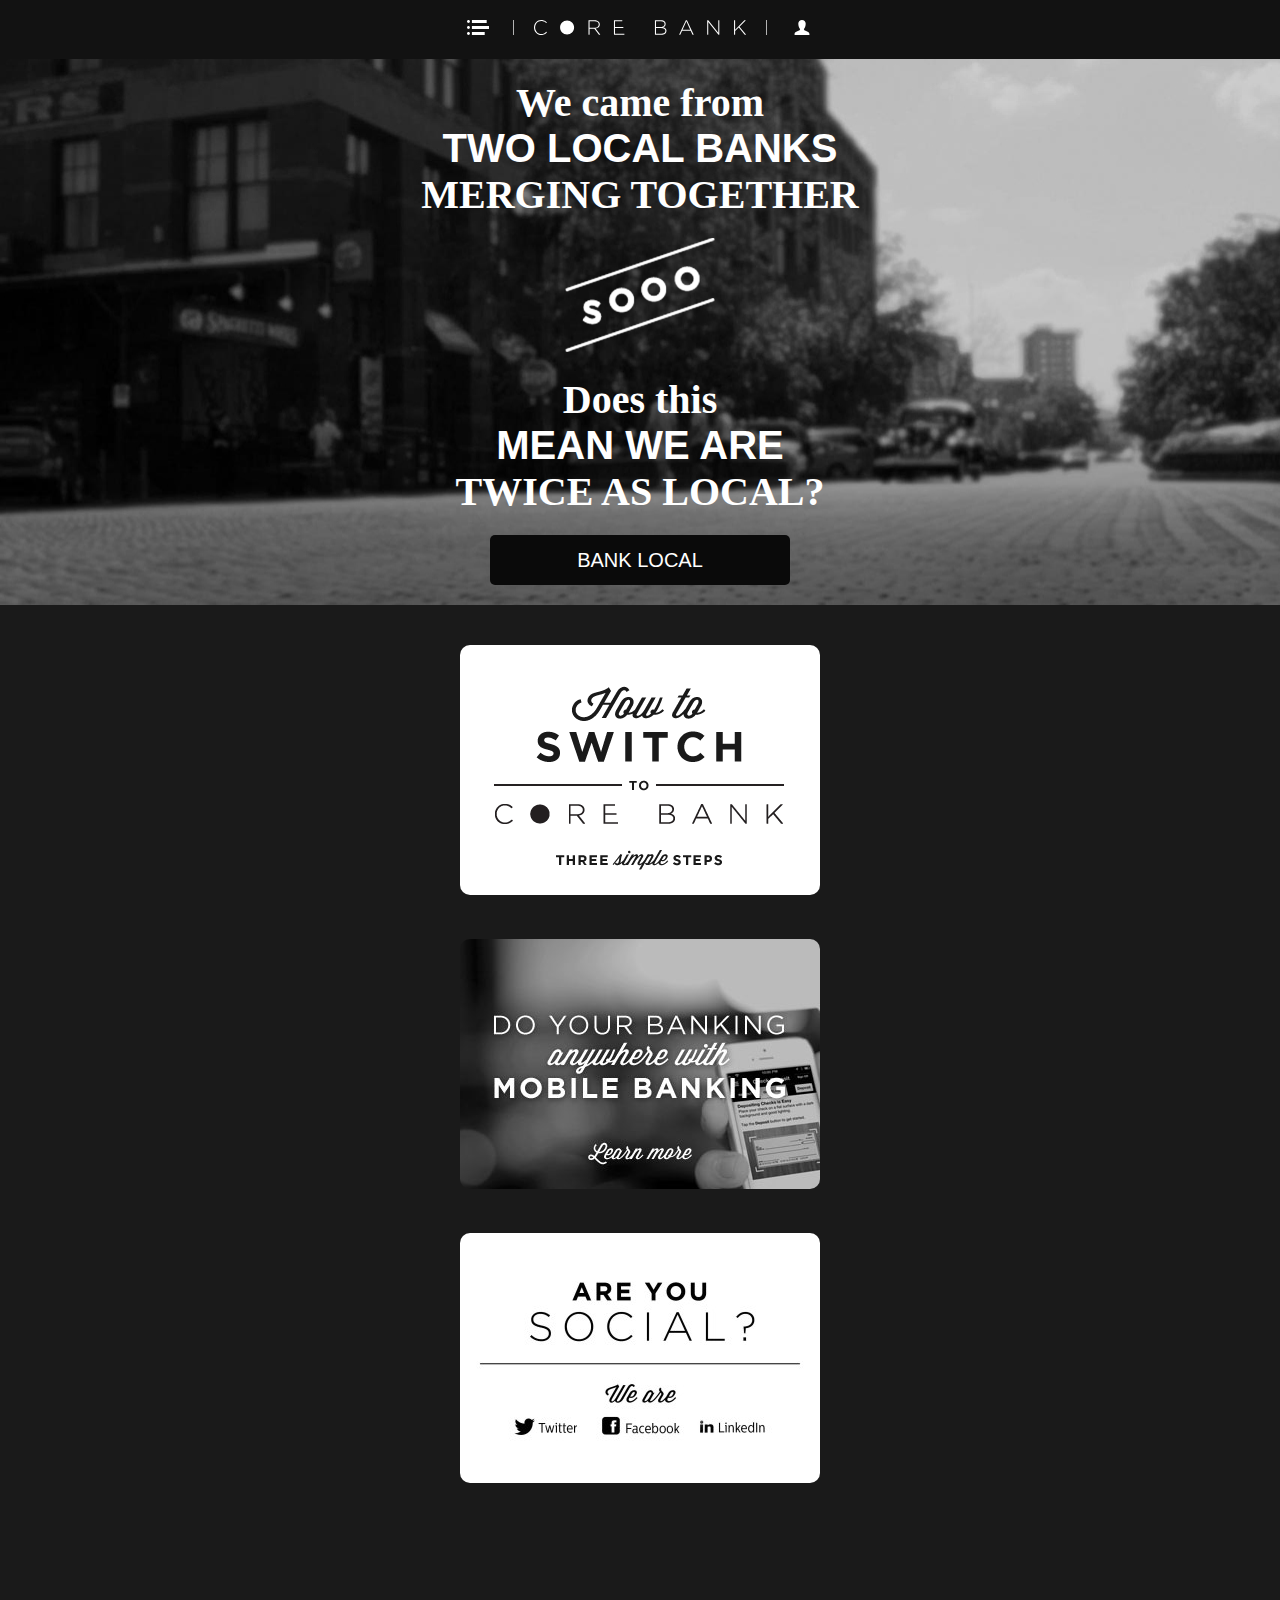
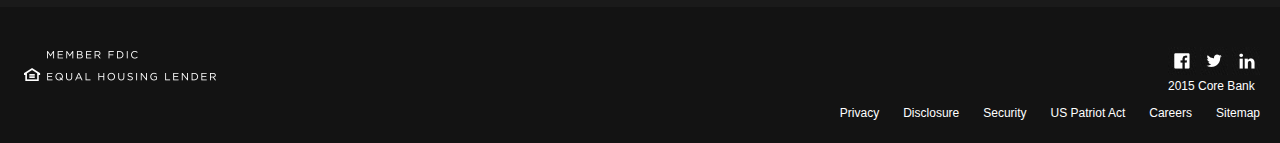
==== index.html @ 1c7afa31 "made an html and css mock up of Core Bank" ====
<!DOCTYPE html>
<html>

<head>
  <link rel="stylesheet" type="text/css" href="style.css">
</head>

<body>
  <header>
    <a href="#"><img src="images/nav-icon.svg" class="header-image"></a>
    <img src="images/core-bank-logo.svg" height="15" class="middle-image">
    <img src="images/avatar-icon.svg" class="header-image">
  </header>
  
  <div id="main-div">
    <h1 class="script-header">We came from</h1>
    <h1 class="normal-header">TWO LOCAL BANKS</h1>
    <h1 class="condensed-header">MERGING TOGETHER</h1>
    <img src="images/motto.png" width="150">
    <h1 class="script-header">Does this</h1>
    <h1 class="normal-header">MEAN WE ARE</h1>
    <h1 class="condensed-header">TWICE AS LOCAL?</h1>
    <div class="black-rounded-button">
      BANK LOCAL
    </div> <!-- end black-rounded-button -->
  </div> <!-- end main-div -->
  
  <div id="image-container">
    <img src="images/callout-switch-a.gif" class="round-corners"> </br>
    <img src="images/callout-mobile-a.jpg" class="round-corners"> </br>
    <img src="images/webcallout-rsocial-e1398715437424.jpg" class="round-corners">
  </div> <!-- end image-container -->
  
  <footer>
    <img src="images/compliance.png">
    
    <div class="social-media">
      <a href="#"><img src="images/fb.jpg"></a>
      <a href="#"><img src="images/twitter.jpg"></a>
      <a href="#"><img src="images/linkedin.png"></a><br>
      <p class="footer-text">2015 Core Bank</p>
    </div><br> <!-- end social-media -->
    <div class="clear-float"></div>
    <nav>
      <ul>
        <li><a href="#" class="footer_nav">Privacy</a></li>
        <li><a href="#" class="footer_nav">Disclosure</a></li>
        <li><a href="#" class="footer_nav">Security</a></li>
        <li><a href="#" class="footer_nav">US Patriot Act</a></li>
        <li><a href="#" class="footer_nav">Careers</a></li>
        <li><a href="#" class="footer_nav">Sitemap</a></li>
      </ul>
    </nav>
  </footer>
</body>

</html>
---- style.css ----
/* General Styles */
* {
  margin: 0 auto;
}

body {
  background: #1a1a1a;
  width: 100%;
}

/* Header Styles */

header {
  background: #121212;
  padding: 20px 0;
  text-align: center;
}

.header-image {
  padding: 0 20px;
}

.middle-image {
  border-right: 1px solid #b3b3b3;
  border-left: 1px solid #b3b3b3;
  padding: 0 20px;
}

/* Main Styles */
/* This needs to have an image as the background */
#main-div {
  text-align: center;
  background-image: url("images/banner.jpg");
  padding: 0 0 20px 0;
}

.script-header {
  color: #ffffff;
  font-size: 40px;
  font-family: "Lobster Two";
  padding: 20px 0 0 0;
  margin: 0 auto;
}

.normal-header {
  color: #ffffff;
  font-size: 40px;
  font-family: "Arial";
  padding: 0;
  margin: 0 auto;
}

.condensed-header {
  color: #ffffff;
  font-size: 40px;
  font-family: "Arial Narrow";
  padding: 0 0 20px;
  margin: 0 auto;
}

/* All text should be caps */
.black-rounded-button {
  width: 300px;
  height: 50px;
  line-height: 50px;
  font-family: sans-serif;
  color: #ffffff;
  font-size: 20px;
  border-radius: 5px;
  text-align: center;
  background: #0a0a0a;
  margin: auto auto;
}


/* Image Container */
#image-container{
  margin: 20px 40px 100px 40px;
  text-align: center;
}

.round-corners {
  border-radius: 10px;
  margin: 20px 0px;
}


/* Footer Styles */

footer {
  background: #131313;
  padding: 40px 20px;
}

p.footer-text {
  color: #ffffff;
  font-family: sans-serif;
  font-size: 12px;
}

ul {
  float: right;
  margin: 0;
  padding: 0;
}

li {
  text-decoration: none;
  display: inline-block;
  margin: 0 0 0 20px;
}

a.footer_nav {
  color: #ffffff;
  text-decoration: none;
  font-family: sans-serif;
  font-size: 12px;
}

a.footer_nav:hover {
  text-decoration: underline;
}

.social-media {
  float: right;
}


/* Misc */
.clear-float {
  clear: both;
  padding: 5px 0;
}
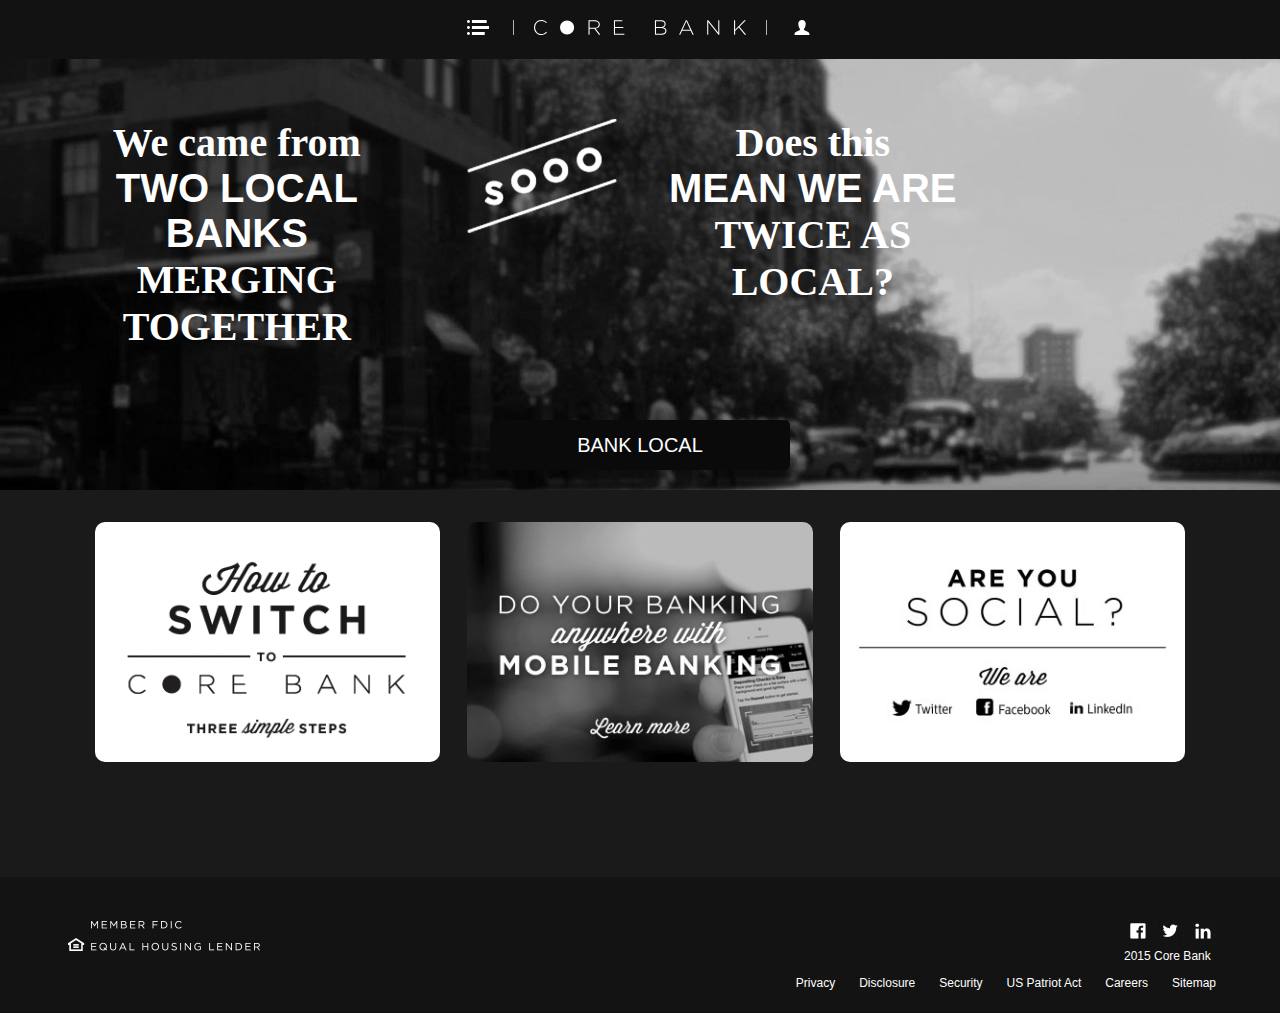
==== commit babcd3b0: "Making the bankcore website responsive." ====
--- a/index.html
+++ b/index.html
@@ -13,22 +13,27 @@
   </header>
   
   <div id="main-div">
-    <h1 class="script-header">We came from</h1>
-    <h1 class="normal-header">TWO LOCAL BANKS</h1>
-    <h1 class="condensed-header">MERGING TOGETHER</h1>
-    <img src="images/motto.png" width="150">
-    <h1 class="script-header">Does this</h1>
-    <h1 class="normal-header">MEAN WE ARE</h1>
-    <h1 class="condensed-header">TWICE AS LOCAL?</h1>
+    <div class="main-header">
+      <h1 class="script-header">We came from</h1>
+      <h1 class="normal-header">TWO LOCAL BANKS</h1>
+      <h1 class="condensed-header">MERGING TOGETHER</h1>
+    </div><!-- End main-header -->
+    <div class="middle-header"><img src="images/motto.png" width="150"></div>
+    <div class="main-header">
+      <h1 class="script-header">Does this</h1>
+      <h1 class="normal-header">MEAN WE ARE</h1>
+      <h1 class="condensed-header">TWICE AS LOCAL?</h1>
+    </div><!-- End main-header -->
+    <div class="clear-float"></div>
     <div class="black-rounded-button">
       BANK LOCAL
     </div> <!-- end black-rounded-button -->
   </div> <!-- end main-div -->
   
   <div id="image-container">
-    <img src="images/callout-switch-a.gif" class="round-corners"> </br>
-    <img src="images/callout-mobile-a.jpg" class="round-corners"> </br>
-    <img src="images/webcallout-rsocial-e1398715437424.jpg" class="round-corners">
+    <img src="images/callout-switch-a.gif" class="round-corners main-images">
+    <img src="images/callout-mobile-a.jpg" class="round-corners main-images">
+    <img src="images/webcallout-rsocial-e1398715437424.jpg" class="round-corners main-images">
   </div> <!-- end image-container -->
   
   <footer>
--- a/style.css
+++ b/style.css
@@ -34,25 +34,25 @@
   padding: 0 0 20px 0;
 }
 
-.script-header {
+h1.script-header {
   color: #ffffff;
-  font-size: 40px;
+  font-size: 250%;
   font-family: "Lobster Two";
   padding: 20px 0 0 0;
   margin: 0 auto;
 }
 
-.normal-header {
+h1.normal-header {
   color: #ffffff;
-  font-size: 40px;
+  font-size: 250%;
   font-family: "Arial";
   padding: 0;
   margin: 0 auto;
 }
 
-.condensed-header {
+h1.condensed-header {
   color: #ffffff;
-  font-size: 40px;
+  font-size: 250%;
   font-family: "Arial Narrow";
   padding: 0 0 20px;
   margin: 0 auto;
@@ -75,7 +75,7 @@
 
 /* Image Container */
 #image-container{
-  margin: 20px 40px 100px 40px;
+  margin: 20px 5% 100px 5%;
   text-align: center;
 }
 
@@ -84,12 +84,15 @@
   margin: 20px 0px;
 }
 
+img.main-images {
+/*  margin: 5%; */
+}
+
 
 /* Footer Styles */
-
 footer {
   background: #131313;
-  padding: 40px 20px;
+  padding: 40px 5%;
 }
 
 p.footer-text {
@@ -132,3 +135,34 @@
   padding: 5px 0;
 }
 
+@media (min-width: 800px) {
+  
+  /*  image-container*/
+  img.main-images {
+    width: 30%;
+    margin: 1%;
+  }
+  
+  /* Move Divs of main header */
+  
+  #main-div {
+    text-align: center;
+    background-image: url("images/banner.jpg");
+    padding: 0 5% 20px 5%;
+    text-align: center;
+  }
+  
+  .main-header {
+    width: 30%;
+    margin: 40px 0;
+    float: left;
+  }
+  
+  .middle-header {
+    width: 10%;
+    margin: 60px 0;
+    padding: 0 5%;
+    float: left;
+  }
+}
+
